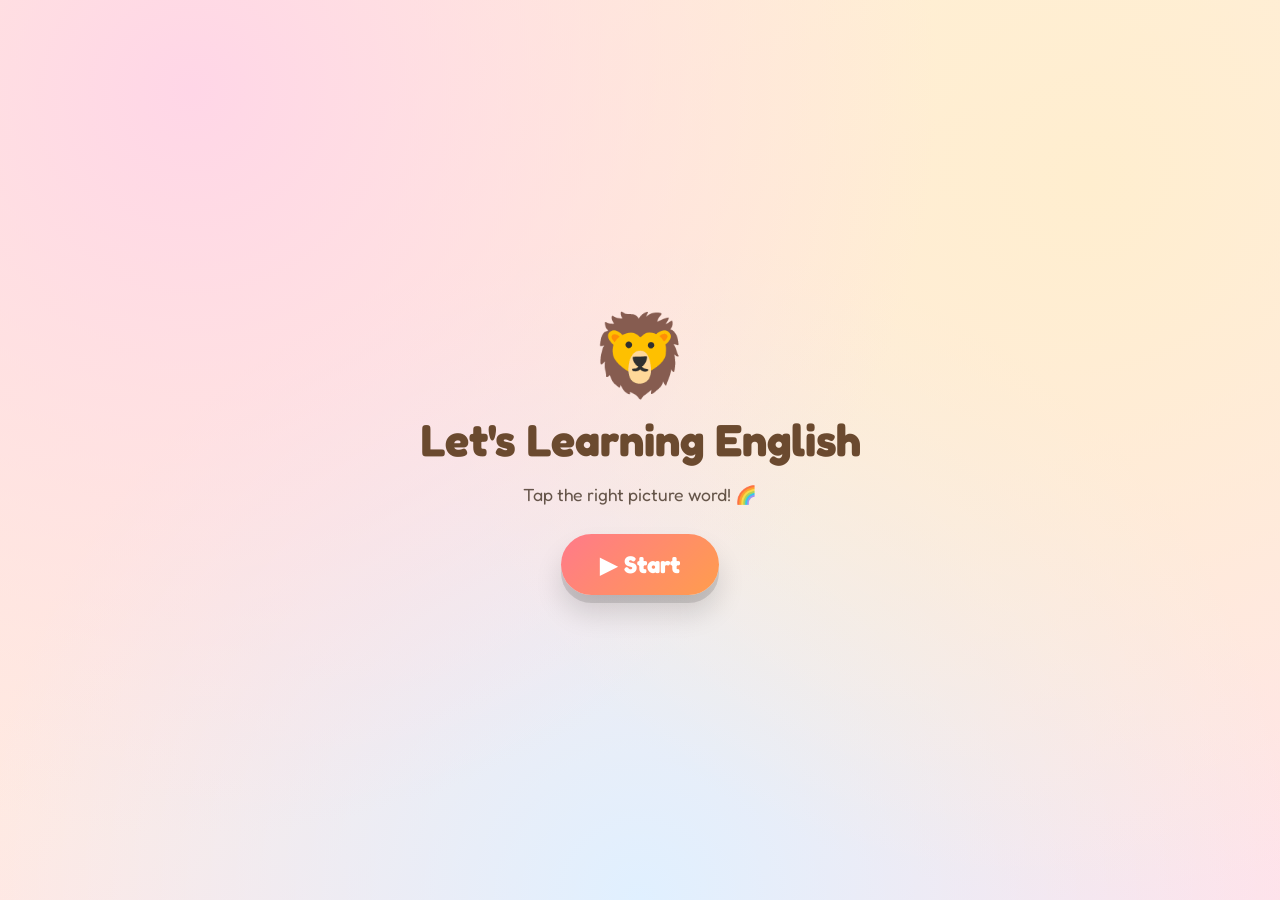
==== index.html @ e26c7a19 "Add files via upload" ====
<!DOCTYPE html>
<html lang="en">
<head>
<meta charset="UTF-8">
<meta name="viewport" content="width=device-width, initial-scale=1.0">
<title>Let's Learn English</title>
<link href="https://fonts.googleapis.com/css2?family=Fredoka:wght@400;500;600;700&display=swap" rel="stylesheet">
<style>
  :root {
    --bg-1: #fff4d6;
    --bg-2: #ffe2ea;
    --ink:  #3d2c1e;
    --brown: #6b4a2f;
    --peach: #ffc29e;
    --coral: #ff7a8a;
    --green: #6fc48f;
    --green-deep: #3fa264;
    --blue:  #7fb5e8;
    --yellow:#ffd24d;
    --purple:#b79cff;
    --shadow: 0 6px 0 rgba(0,0,0,.08), 0 14px 28px rgba(0,0,0,.08);
    --radius: 28px;
  }
  * { box-sizing: border-box; }
  html, body { height: 100%; margin: 0; }
  body {
    font-family: 'Fredoka', system-ui, -apple-system, sans-serif;
    color: var(--ink);
    background:
      radial-gradient(circle at 15% 10%, #ffd6e7 0, transparent 55%),
      radial-gradient(circle at 85% 20%, #ffeecf 0, transparent 55%),
      radial-gradient(circle at 50% 100%, #e0f0ff 0, transparent 60%),
      linear-gradient(160deg, var(--bg-1), var(--bg-2));
    min-height: 100vh;
    padding: 1.5rem;
    display: grid;
    place-items: center;
  }

  /* ---------- Screen switcher (strict visibility rule) ---------- */
  .screen { display: none; width: 100%; max-width: 560px; }
  .screen.is-active { display: block; animation: popIn .35s ease both; }
  @keyframes popIn {
    from { opacity: 0; transform: translateY(12px) scale(.98); }
    to   { opacity: 1; transform: translateY(0) scale(1); }
  }

  /* ---------- Home screen ---------- */
  .home { text-align: center; }
  .home__mascot {
    font-size: 5rem;
    margin-bottom: .2rem;
    animation: bob 2.4s ease-in-out infinite;
  }
  @keyframes bob {
    0%,100% { transform: translateY(0); }
    50%     { transform: translateY(-10px); }
  }
  .home__title {
    font-size: clamp(2rem, 6vw, 2.8rem);
    font-weight: 700;
    color: var(--brown);
    margin: .2em 0 .1em;
  }
  .home__subtitle {
    font-size: 1.1rem;
    color: var(--ink);
    opacity: .78;
    margin-bottom: 1.8rem;
  }
  .home__start {
    font-family: inherit;
    font-weight: 700;
    font-size: 1.5rem;
    padding: 1rem 2.4rem;
    border-radius: 999px;
    border: none;
    color: #fff;
    background: linear-gradient(135deg, var(--coral), #ff9d4d);
    box-shadow: 0 8px 0 rgba(0,0,0,.12), 0 18px 28px rgba(0,0,0,.14);
    cursor: pointer;
    transition: transform .15s ease, box-shadow .15s ease;
  }
  .home__start:hover { transform: translateY(-2px); }
  .home__start:active { transform: translateY(3px); box-shadow: 0 3px 0 rgba(0,0,0,.12); }

  /* ---------- Question screen ---------- */
  .quiz {
    background: rgba(255,255,255,.78);
    backdrop-filter: blur(6px);
    border-radius: var(--radius);
    padding: 1.5rem 1.3rem 1.6rem;
    box-shadow: var(--shadow);
    border: 3px solid #fff;
  }
  .quiz__progress {
    text-align: center;
    color: var(--brown);
    font-weight: 600;
    font-size: 1rem;
    margin-bottom: .8rem;
  }
  .quiz__dots { display: inline-flex; gap: .45rem; margin-top: .2rem; }
  .quiz__dot {
    width: 14px; height: 14px; border-radius: 50%;
    background: #f1d9c5; transition: background .2s ease, transform .2s ease;
  }
  .quiz__dot.is-done { background: var(--green); transform: scale(1.1); }
  .quiz__dot.is-cur { background: var(--coral); transform: scale(1.2); }

  .quiz__img-wrap {
    aspect-ratio: 1 / 1;
    width: 65%;
    max-width: 260px;
    margin: .3rem auto 1rem;
    border-radius: 24px;
    overflow: hidden;
    background: #fff;
    border: 4px solid #fff;
    box-shadow: 0 6px 16px rgba(0,0,0,.12);
  }
  .quiz__img {
    width: 100%; height: 100%; object-fit: cover; display: block;
  }

  .quiz__prompt {
    text-align: center;
    font-size: 1.15rem;
    font-weight: 600;
    color: var(--brown);
    margin-bottom: 1rem;
  }

  .quiz__options {
    display: grid;
    grid-template-columns: 1fr 1fr;
    gap: .7rem;
  }
  @media (max-width: 380px) { .quiz__options { grid-template-columns: 1fr; } }

  .opt {
    font-family: inherit;
    font-weight: 600;
    font-size: 1.35rem;
    padding: 1rem .6rem;
    border-radius: 22px;
    border: 3px solid #fff;
    color: var(--ink);
    background: linear-gradient(180deg, #fff8ef, #ffe8d4);
    box-shadow: 0 5px 0 rgba(0,0,0,.1);
    cursor: pointer;
    position: relative;
    display: flex;
    align-items: center;
    justify-content: center;
    gap: .5rem;
    transition: transform .1s ease, box-shadow .1s ease, background .2s ease;
  }
  .opt:hover:not(:disabled) { transform: translateY(-2px); }
  .opt:active:not(:disabled) { transform: translateY(2px); box-shadow: 0 2px 0 rgba(0,0,0,.1); }

  .opt__mark {
    position: absolute; right: .65rem; top: 50%;
    transform: translateY(-50%) scale(0);
    font-size: 1.6rem;
    transition: transform .2s cubic-bezier(.34,1.56,.64,1);
  }
  .opt.is-wrong {
    background: linear-gradient(180deg, #fff0f0, #ffd2d2);
    border-color: #ff9a9a;
  }
  .opt.is-wrong .opt__mark { color: var(--coral); transform: translateY(-50%) scale(1); }
  .opt.is-correct {
    background: linear-gradient(180deg, #e9fbe9, #b9ecc0);
    border-color: var(--green);
    animation: pulseCorrect .5s ease;
  }
  .opt.is-correct .opt__mark { color: var(--green-deep); transform: translateY(-50%) scale(1); }
  @keyframes pulseCorrect {
    0%   { transform: scale(1); }
    50%  { transform: scale(1.05); }
    100% { transform: scale(1); }
  }
  .opt:disabled { cursor: default; }

  /* ---------- Victory screen ---------- */
  .viki { text-align: center; }
  .viki__fireworks {
    font-size: 3.5rem;
    display: flex; justify-content: center; gap: 1rem;
    margin-bottom: .2rem;
  }
  .viki__fireworks span { animation: confetti 1.4s ease-in-out infinite; }
  .viki__fireworks span:nth-child(2) { animation-delay: .25s; }
  .viki__fireworks span:nth-child(3) { animation-delay: .5s; }
  .viki__fireworks span:nth-child(4) { animation-delay: .75s; }
  @keyframes confetti {
    0%,100% { transform: translateY(0) rotate(0deg); }
    50%     { transform: translateY(-14px) rotate(12deg); }
  }
  .viki__title {
    font-size: clamp(2rem, 6vw, 2.6rem);
    font-weight: 700;
    color: var(--brown);
    margin: .3em 0;
  }
  .viki__subtitle { color: var(--ink); opacity: .8; margin-bottom: 1.6rem; font-size: 1.1rem; }
  .viki__restart {
    font-family: inherit; font-weight: 700; font-size: 1.35rem;
    padding: .9rem 2rem; border-radius: 999px; border: none; color: #fff;
    background: linear-gradient(135deg, var(--green), var(--green-deep));
    box-shadow: 0 7px 0 rgba(0,0,0,.12), 0 14px 24px rgba(0,0,0,.14);
    cursor: pointer;
    transition: transform .15s ease, box-shadow .15s ease;
  }
  .viki__restart:hover { transform: translateY(-2px); }
  .viki__restart:active { transform: translateY(3px); box-shadow: 0 3px 0 rgba(0,0,0,.12); }
</style>
</head>
<body>

<!-- ============= HOME (initially visible) ============= -->
<section id="screen-home" class="screen is-active" aria-label="Start screen">
  <div class="home">
    <div class="home__mascot">🦁</div>
    <h1 class="home__title">Let's Learning English</h1>
    <p class="home__subtitle">Tap the right picture word! 🌈</p>
    <button class="home__start" id="btn-start" type="button">▶  Start</button>
  </div>
</section>

<!-- ============= QUESTION 1 ============= -->
<section id="screen-q1" class="screen quiz" aria-label="Question 1">
  <div class="quiz__progress">
    Question 1 of 3
    <div class="quiz__dots">
      <span class="quiz__dot is-cur" data-dot="0"></span>
      <span class="quiz__dot"     data-dot="1"></span>
      <span class="quiz__dot"     data-dot="2"></span>
    </div>
  </div>
  <div class="quiz__img-wrap">
    <img class="quiz__img" src="1.svg" alt="Picture of an apple">
  </div>
  <p class="quiz__prompt">What is this called?</p>
  <div class="quiz__options" data-question="1">
    <button type="button" class="opt" data-word="apple"   data-correct="true"  aria-label="Answer apple">
      <span>apple</span><span class="opt__mark" aria-hidden="true"></span>
    </button>
    <button type="button" class="opt" data-word="banana" data-correct="false" aria-label="Answer banana">
      <span>banana</span><span class="opt__mark" aria-hidden="true"></span>
    </button>
    <button type="button" class="opt" data-word="pear"   data-correct="false" aria-label="Answer pear">
      <span>pear</span><span class="opt__mark" aria-hidden="true"></span>
    </button>
    <button type="button" class="opt" data-word="grape"  data-correct="false" aria-label="Answer grape">
      <span>grape</span><span class="opt__mark" aria-hidden="true"></span>
    </button>
  </div>
</section>

<!-- ============= QUESTION 2 ============= -->
<section id="screen-q2" class="screen quiz" aria-label="Question 2">
  <div class="quiz__progress">
    Question 2 of 3
    <div class="quiz__dots">
      <span class="quiz__dot is-done" data-dot="0"></span>
      <span class="quiz__dot is-cur"  data-dot="1"></span>
      <span class="quiz__dot"         data-dot="2"></span>
    </div>
  </div>
  <div class="quiz__img-wrap">
    <img class="quiz__img" src="2.svg" alt="Picture of a dog">
  </div>
  <p class="quiz__prompt">What is this called?</p>
  <div class="quiz__options" data-question="2">
    <button type="button" class="opt" data-word="dog"   data-correct="true"  aria-label="Answer dog">
      <span>dog</span><span class="opt__mark" aria-hidden="true"></span>
    </button>
    <button type="button" class="opt" data-word="cat"   data-correct="false" aria-label="Answer cat">
      <span>cat</span><span class="opt__mark" aria-hidden="true"></span>
    </button>
    <button type="button" class="opt" data-word="mouse" data-correct="false" aria-label="Answer mouse">
      <span>mouse</span><span class="opt__mark" aria-hidden="true"></span>
    </button>
    <button type="button" class="opt" data-word="bird"  data-correct="false" aria-label="Answer bird">
      <span>bird</span><span class="opt__mark" aria-hidden="true"></span>
    </button>
  </div>
</section>

<!-- ============= QUESTION 3 ============= -->
<section id="screen-q3" class="screen quiz" aria-label="Question 3">
  <div class="quiz__progress">
    Question 3 of 3
    <div class="quiz__dots">
      <span class="quiz__dot is-done" data-dot="0"></span>
      <span class="quiz__dot is-done" data-dot="1"></span>
      <span class="quiz__dot is-cur"  data-dot="2"></span>
    </div>
  </div>
  <div class="quiz__img-wrap">
    <img class="quiz__img" src="3.svg" alt="Picture of an eye">
  </div>
  <p class="quiz__prompt">What is this called?</p>
  <div class="quiz__options" data-question="3">
    <button type="button" class="opt" data-word="eye"   data-correct="true"  aria-label="Answer eye">
      <span>eye</span><span class="opt__mark" aria-hidden="true"></span>
    </button>
    <button type="button" class="opt" data-word="hand"  data-correct="false" aria-label="Answer hand">
      <span>hand</span><span class="opt__mark" aria-hidden="true"></span>
    </button>
    <button type="button" class="opt" data-word="foot"   data-correct="false" aria-label="Answer foot">
      <span>foot</span><span class="opt__mark" aria-hidden="true"></span>
    </button>
    <button type="button" class="opt" data-word="nose"  data-correct="false" aria-label="Answer nose">
      <span>nose</span><span class="opt__mark" aria-hidden="true"></span>
    </button>
  </div>
</section>

<!-- ============= VICTORY (initially hidden) ============= -->
<section id="screen-victory" class="screen viki" aria-label="Victory screen">
  <div class="viki__fireworks"><span>🎉</span><span>⭐</span><span>🎊</span><span>🏆</span></div>
  <h2 class="viki__title">You Did It!</h2>
  <p class="viki__subtitle">Amazing job — you know all the words! 🐶🍎👁️</p>
  <button class="viki__restart" id="btn-restart" type="button">🔁  Play Again</button>
</section>

<script>
(function () {
  'use strict';

  var screens = {
    home:    document.getElementById('screen-home'),
    q1:      document.getElementById('screen-q1'),
    q2:      document.getElementById('screen-q2'),
    q3:      document.getElementById('screen-q3'),
    victory: document.getElementById('screen-victory')
  };

  // Randomize option order per question so the correct answer isn't always first.
  document.querySelectorAll('.quiz__options').forEach(function (optGroup) {
    var btns = Array.prototype.slice.call(optGroup.querySelectorAll('.opt'));
    for (var i = btns.length - 1; i > 0; i--) {
      var j = Math.floor(Math.random() * (i + 1));
      var tmp = btns[i]; btns[i] = btns[j]; btns[j] = tmp;
    }
    btns.forEach(function (b) { optGroup.appendChild(b); });
  });

  function showScreen(name) {
    Object.keys(screens).forEach(function (k) {
      screens[k].classList.toggle('is-active', k === name);
    });
  }

  function speak(word) {
    if (!('speechSynthesis' in window)) return;
    try {
      var u = new SpeechSynthesisUtterance(word);
      u.lang = 'en-US';
      u.rate = 0.8;
      u.pitch = 1.1;
      u.volume = 1;
      window.speechSynthesis.cancel();
      window.speechSynthesis.speak(u);
    } catch (_) { /* ignore */ }
  }

  // Shared click handler for every option on every question.
  document.querySelectorAll('.opt').forEach(function (btn) {
    btn.addEventListener('click', function () {
      if (btn.disabled || btn.classList.contains('is-correct')) return;

      var correct = btn.dataset.correct === 'true';
      var optGroup = btn.parentElement;

      if (!correct) {
        btn.classList.add('is-wrong');
        btn.querySelector('.opt__mark').textContent = '✗';
        return;
      }

      // Correct! mark & advance
      btn.classList.add('is-correct');
      btn.querySelector('.opt__mark').textContent = '✓';
      // Disable ONLY the current group so extra clicks are ignored during the pause
      optGroup.querySelectorAll('.opt').forEach(function (b) { b.disabled = true; });
      speak(btn.dataset.word);

      // Auto-advance after a short pause so the child sees the ✓
      setTimeout(function () {
        // Clear marks/state on this group so if we come back (restart), it's fresh
        optGroup.querySelectorAll('.opt').forEach(function (b) {
          b.classList.remove('is-wrong', 'is-correct');
          b.disabled = false;
          var m = b.querySelector('.opt__mark'); if (m) m.textContent = '';
        });

        var q = optGroup.dataset.question;
        if (q === '1')      showScreen('q2');
        else if (q === '2') showScreen('q3');
        else                showScreen('victory');
      }, 1100);
    });
  });

  document.getElementById('btn-start').addEventListener('click', function () {
    showScreen('q1');
  });
  document.getElementById('btn-restart').addEventListener('click', function () {
    showScreen('home');
  });
})();
</script>
</body>
</html>
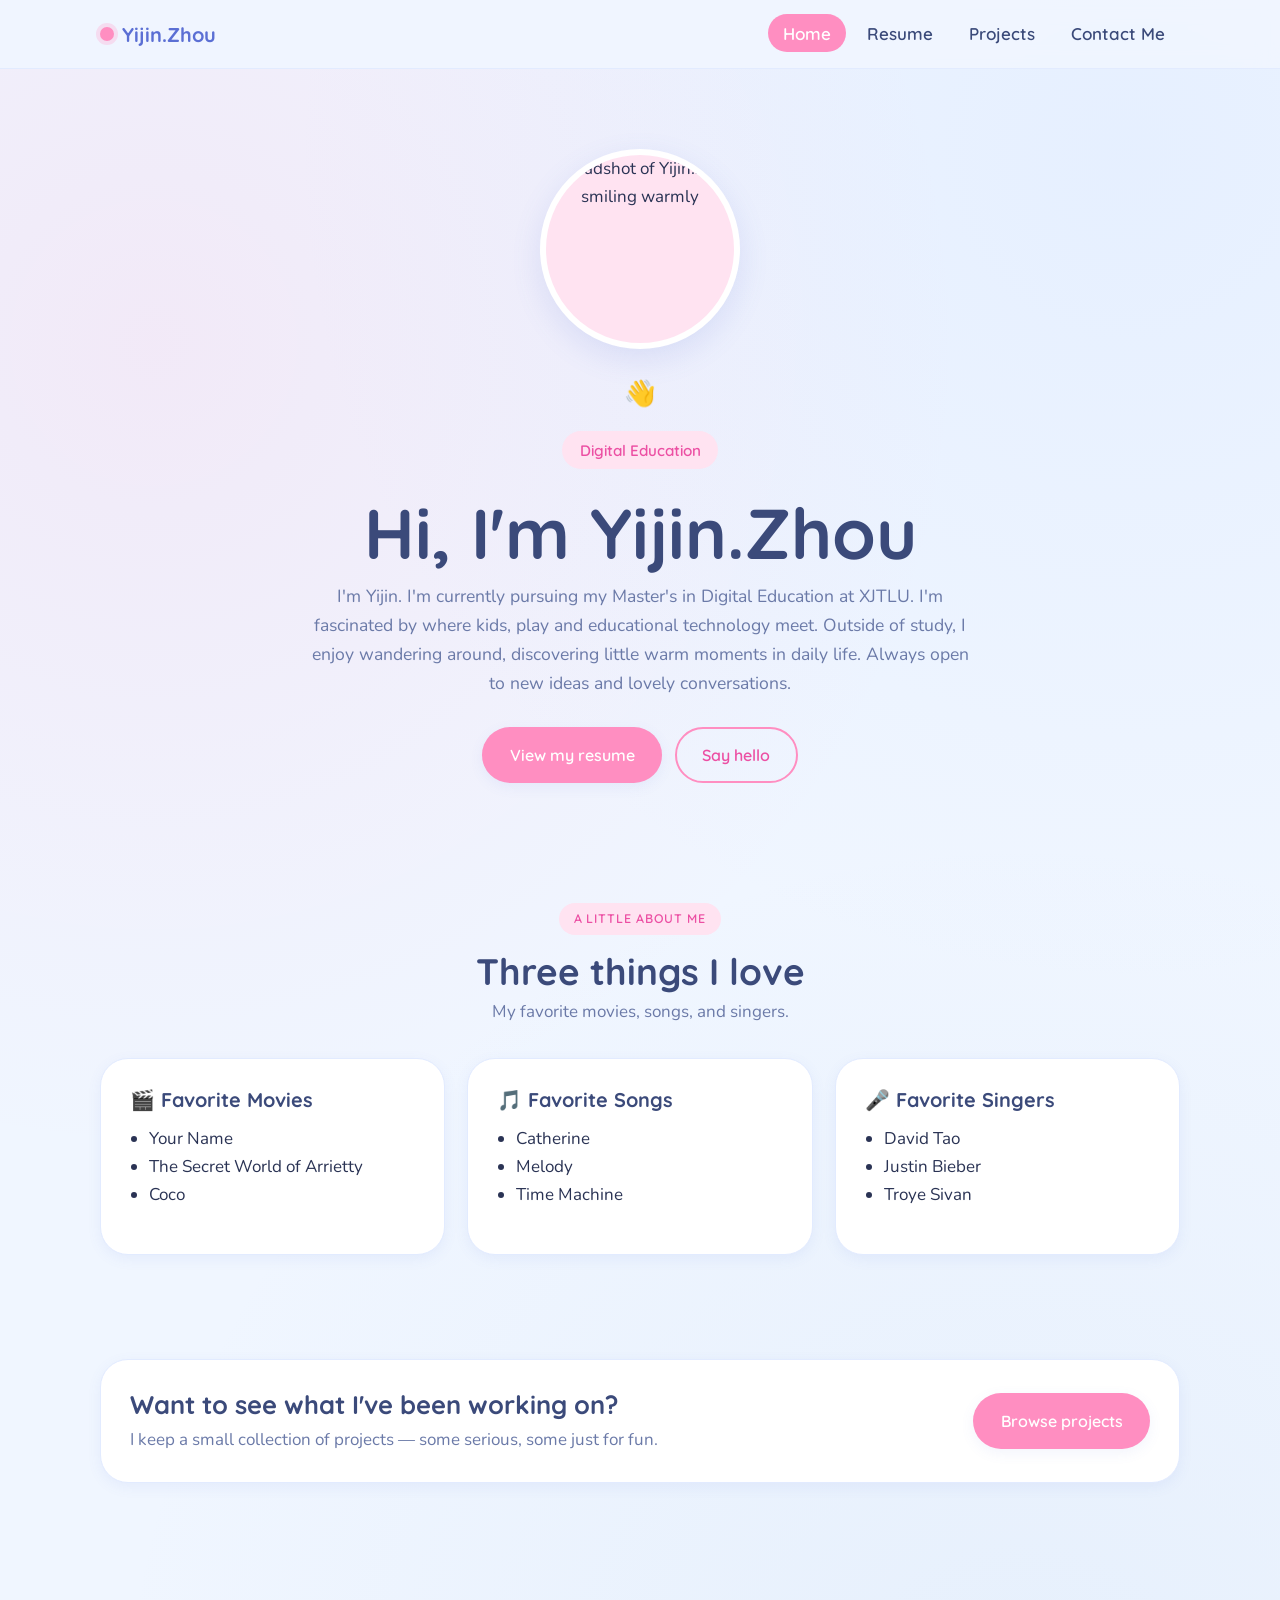
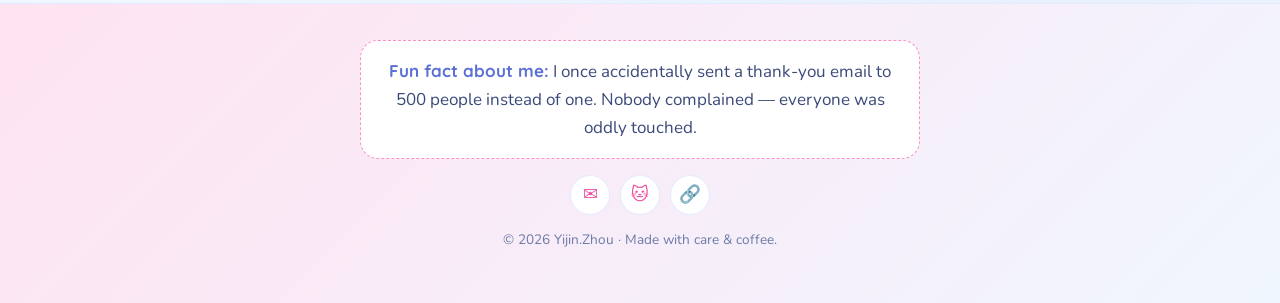
==== commit 5597a1d2: "Add files via upload" ====
--- a/index.html
+++ b/index.html
@@ -1,418 +1,138 @@
 <!DOCTYPE html>
 <html lang="en">
 <head>
-<meta charset="UTF-8">
-<meta name="viewport" content="width=device-width, initial-scale=1.0">
-<title>Let's Learn English</title>
-<link href="https://fonts.googleapis.com/css2?family=Fredoka:wght@400;500;600;700&display=swap" rel="stylesheet">
-<style>
-  :root {
-    --bg-1: #fff4d6;
-    --bg-2: #ffe2ea;
-    --ink:  #3d2c1e;
-    --brown: #6b4a2f;
-    --peach: #ffc29e;
-    --coral: #ff7a8a;
-    --green: #6fc48f;
-    --green-deep: #3fa264;
-    --blue:  #7fb5e8;
-    --yellow:#ffd24d;
-    --purple:#b79cff;
-    --shadow: 0 6px 0 rgba(0,0,0,.08), 0 14px 28px rgba(0,0,0,.08);
-    --radius: 28px;
-  }
-  * { box-sizing: border-box; }
-  html, body { height: 100%; margin: 0; }
-  body {
-    font-family: 'Fredoka', system-ui, -apple-system, sans-serif;
-    color: var(--ink);
-    background:
-      radial-gradient(circle at 15% 10%, #ffd6e7 0, transparent 55%),
-      radial-gradient(circle at 85% 20%, #ffeecf 0, transparent 55%),
-      radial-gradient(circle at 50% 100%, #e0f0ff 0, transparent 60%),
-      linear-gradient(160deg, var(--bg-1), var(--bg-2));
-    min-height: 100vh;
-    padding: 1.5rem;
-    display: grid;
-    place-items: center;
-  }
+  <meta charset="UTF-8" />
+  <meta name="viewport" content="width=device-width, initial-scale=1.0" />
+  <meta name="description" content="Yijin.Zhou — pursuing a Master's in Digital Education at XJTLU, fascinated by where kids, play and educational technology meet." />
+  <title>Yijin.Zhou · Home</title>
 
-  /* ---------- Screen switcher (strict visibility rule) ---------- */
-  .screen { display: none; width: 100%; max-width: 560px; }
-  .screen.is-active { display: block; animation: popIn .35s ease both; }
-  @keyframes popIn {
-    from { opacity: 0; transform: translateY(12px) scale(.98); }
-    to   { opacity: 1; transform: translateY(0) scale(1); }
-  }
+  <!-- Fonts -->
+  <link rel="preconnect" href="https://fonts.googleapis.com" />
+  <link rel="preconnect" href="https://fonts.gstatic.com" crossorigin />
+  <link href="https://fonts.googleapis.com/css2?family=Quicksand:wght@500;600;700&family=Nunito:wght@400;500;600;700&display=swap" rel="stylesheet" />
 
-  /* ---------- Home screen ---------- */
-  .home { text-align: center; }
-  .home__mascot {
-    font-size: 5rem;
-    margin-bottom: .2rem;
-    animation: bob 2.4s ease-in-out infinite;
-  }
-  @keyframes bob {
-    0%,100% { transform: translateY(0); }
-    50%     { transform: translateY(-10px); }
-  }
-  .home__title {
-    font-size: clamp(2rem, 6vw, 2.8rem);
-    font-weight: 700;
-    color: var(--brown);
-    margin: .2em 0 .1em;
-  }
-  .home__subtitle {
-    font-size: 1.1rem;
-    color: var(--ink);
-    opacity: .78;
-    margin-bottom: 1.8rem;
-  }
-  .home__start {
-    font-family: inherit;
-    font-weight: 700;
-    font-size: 1.5rem;
-    padding: 1rem 2.4rem;
-    border-radius: 999px;
-    border: none;
-    color: #fff;
-    background: linear-gradient(135deg, var(--coral), #ff9d4d);
-    box-shadow: 0 8px 0 rgba(0,0,0,.12), 0 18px 28px rgba(0,0,0,.14);
-    cursor: pointer;
-    transition: transform .15s ease, box-shadow .15s ease;
-  }
-  .home__start:hover { transform: translateY(-2px); }
-  .home__start:active { transform: translateY(3px); box-shadow: 0 3px 0 rgba(0,0,0,.12); }
-
-  /* ---------- Question screen ---------- */
-  .quiz {
-    background: rgba(255,255,255,.78);
-    backdrop-filter: blur(6px);
-    border-radius: var(--radius);
-    padding: 1.5rem 1.3rem 1.6rem;
-    box-shadow: var(--shadow);
-    border: 3px solid #fff;
-  }
-  .quiz__progress {
-    text-align: center;
-    color: var(--brown);
-    font-weight: 600;
-    font-size: 1rem;
-    margin-bottom: .8rem;
-  }
-  .quiz__dots { display: inline-flex; gap: .45rem; margin-top: .2rem; }
-  .quiz__dot {
-    width: 14px; height: 14px; border-radius: 50%;
-    background: #f1d9c5; transition: background .2s ease, transform .2s ease;
-  }
-  .quiz__dot.is-done { background: var(--green); transform: scale(1.1); }
-  .quiz__dot.is-cur { background: var(--coral); transform: scale(1.2); }
-
-  .quiz__img-wrap {
-    aspect-ratio: 1 / 1;
-    width: 65%;
-    max-width: 260px;
-    margin: .3rem auto 1rem;
-    border-radius: 24px;
-    overflow: hidden;
-    background: #fff;
-    border: 4px solid #fff;
-    box-shadow: 0 6px 16px rgba(0,0,0,.12);
-  }
-  .quiz__img {
-    width: 100%; height: 100%; object-fit: cover; display: block;
-  }
-
-  .quiz__prompt {
-    text-align: center;
-    font-size: 1.15rem;
-    font-weight: 600;
-    color: var(--brown);
-    margin-bottom: 1rem;
-  }
-
-  .quiz__options {
-    display: grid;
-    grid-template-columns: 1fr 1fr;
-    gap: .7rem;
-  }
-  @media (max-width: 380px) { .quiz__options { grid-template-columns: 1fr; } }
-
-  .opt {
-    font-family: inherit;
-    font-weight: 600;
-    font-size: 1.35rem;
-    padding: 1rem .6rem;
-    border-radius: 22px;
-    border: 3px solid #fff;
-    color: var(--ink);
-    background: linear-gradient(180deg, #fff8ef, #ffe8d4);
-    box-shadow: 0 5px 0 rgba(0,0,0,.1);
-    cursor: pointer;
-    position: relative;
-    display: flex;
-    align-items: center;
-    justify-content: center;
-    gap: .5rem;
-    transition: transform .1s ease, box-shadow .1s ease, background .2s ease;
-  }
-  .opt:hover:not(:disabled) { transform: translateY(-2px); }
-  .opt:active:not(:disabled) { transform: translateY(2px); box-shadow: 0 2px 0 rgba(0,0,0,.1); }
-
-  .opt__mark {
-    position: absolute; right: .65rem; top: 50%;
-    transform: translateY(-50%) scale(0);
-    font-size: 1.6rem;
-    transition: transform .2s cubic-bezier(.34,1.56,.64,1);
-  }
-  .opt.is-wrong {
-    background: linear-gradient(180deg, #fff0f0, #ffd2d2);
-    border-color: #ff9a9a;
-  }
-  .opt.is-wrong .opt__mark { color: var(--coral); transform: translateY(-50%) scale(1); }
-  .opt.is-correct {
-    background: linear-gradient(180deg, #e9fbe9, #b9ecc0);
-    border-color: var(--green);
-    animation: pulseCorrect .5s ease;
-  }
-  .opt.is-correct .opt__mark { color: var(--green-deep); transform: translateY(-50%) scale(1); }
-  @keyframes pulseCorrect {
-    0%   { transform: scale(1); }
-    50%  { transform: scale(1.05); }
-    100% { transform: scale(1); }
-  }
-  .opt:disabled { cursor: default; }
-
-  /* ---------- Victory screen ---------- */
-  .viki { text-align: center; }
-  .viki__fireworks {
-    font-size: 3.5rem;
-    display: flex; justify-content: center; gap: 1rem;
-    margin-bottom: .2rem;
-  }
-  .viki__fireworks span { animation: confetti 1.4s ease-in-out infinite; }
-  .viki__fireworks span:nth-child(2) { animation-delay: .25s; }
-  .viki__fireworks span:nth-child(3) { animation-delay: .5s; }
-  .viki__fireworks span:nth-child(4) { animation-delay: .75s; }
-  @keyframes confetti {
-    0%,100% { transform: translateY(0) rotate(0deg); }
-    50%     { transform: translateY(-14px) rotate(12deg); }
-  }
-  .viki__title {
-    font-size: clamp(2rem, 6vw, 2.6rem);
-    font-weight: 700;
-    color: var(--brown);
-    margin: .3em 0;
-  }
-  .viki__subtitle { color: var(--ink); opacity: .8; margin-bottom: 1.6rem; font-size: 1.1rem; }
-  .viki__restart {
-    font-family: inherit; font-weight: 700; font-size: 1.35rem;
-    padding: .9rem 2rem; border-radius: 999px; border: none; color: #fff;
-    background: linear-gradient(135deg, var(--green), var(--green-deep));
-    box-shadow: 0 7px 0 rgba(0,0,0,.12), 0 14px 24px rgba(0,0,0,.14);
-    cursor: pointer;
-    transition: transform .15s ease, box-shadow .15s ease;
-  }
-  .viki__restart:hover { transform: translateY(-2px); }
-  .viki__restart:active { transform: translateY(3px); box-shadow: 0 3px 0 rgba(0,0,0,.12); }
-</style>
+  <link rel="stylesheet" href="styles.css" />
 </head>
 <body>
 
-<!-- ============= HOME (initially visible) ============= -->
-<section id="screen-home" class="screen is-active" aria-label="Start screen">
-  <div class="home">
-    <div class="home__mascot">🦁</div>
-    <h1 class="home__title">Let's Learning English</h1>
-    <p class="home__subtitle">Tap the right picture word! 🌈</p>
-    <button class="home__start" id="btn-start" type="button">▶  Start</button>
-  </div>
-</section>
+  <!-- ============ Navigation ============ -->
+  <header class="nav">
+    <div class="container nav__inner">
+      <a href="index.html" class="nav__brand">
+        <span class="nav__brand-dot" aria-hidden="true"></span>
+        Yijin.Zhou
+      </a>
 
-<!-- ============= QUESTION 1 ============= -->
-<section id="screen-q1" class="screen quiz" aria-label="Question 1">
-  <div class="quiz__progress">
-    Question 1 of 3
-    <div class="quiz__dots">
-      <span class="quiz__dot is-cur" data-dot="0"></span>
-      <span class="quiz__dot"     data-dot="1"></span>
-      <span class="quiz__dot"     data-dot="2"></span>
+      <button class="nav__toggle" aria-label="Toggle menu" aria-expanded="false" aria-controls="primary-nav">
+        <span></span><span></span><span></span>
+      </button>
+
+      <nav id="primary-nav" aria-label="Primary">
+        <ul class="nav__links">
+          <li><a href="index.html">Home</a></li>
+          <li><a href="resume.html">Resume</a></li>
+          <li><a href="projects.html">Projects</a></li>
+          <li><a href="contact.html">Contact Me</a></li>
+        </ul>
+      </nav>
     </div>
-  </div>
-  <div class="quiz__img-wrap">
-    <img class="quiz__img" src="1.svg" alt="Picture of an apple">
-  </div>
-  <p class="quiz__prompt">What is this called?</p>
-  <div class="quiz__options" data-question="1">
-    <button type="button" class="opt" data-word="apple"   data-correct="true"  aria-label="Answer apple">
-      <span>apple</span><span class="opt__mark" aria-hidden="true"></span>
-    </button>
-    <button type="button" class="opt" data-word="banana" data-correct="false" aria-label="Answer banana">
-      <span>banana</span><span class="opt__mark" aria-hidden="true"></span>
-    </button>
-    <button type="button" class="opt" data-word="pear"   data-correct="false" aria-label="Answer pear">
-      <span>pear</span><span class="opt__mark" aria-hidden="true"></span>
-    </button>
-    <button type="button" class="opt" data-word="grape"  data-correct="false" aria-label="Answer grape">
-      <span>grape</span><span class="opt__mark" aria-hidden="true"></span>
-    </button>
-  </div>
-</section>
+  </header>
 
-<!-- ============= QUESTION 2 ============= -->
-<section id="screen-q2" class="screen quiz" aria-label="Question 2">
-  <div class="quiz__progress">
-    Question 2 of 3
-    <div class="quiz__dots">
-      <span class="quiz__dot is-done" data-dot="0"></span>
-      <span class="quiz__dot is-cur"  data-dot="1"></span>
-      <span class="quiz__dot"         data-dot="2"></span>
+  <main>
+    <!-- ============ Hero ============ -->
+    <section class="hero container">
+      <img
+        class="hero__photo"
+        src="assets/profile.jpg"
+        alt="Headshot of Yijin.Zhou smiling warmly"
+        width="200" height="200"
+      />
+      <p class="hero__wave" aria-hidden="true">👋</p>
+      <p class="hero__tagline">Digital Education</p>
+      <h1 class="hero__name">Hi, I'm Yijin.Zhou</h1>
+      <p class="hero__intro">
+        I'm Yijin. I'm currently pursuing my Master's in Digital Education at
+        XJTLU. I'm fascinated by where kids, play and educational technology
+        meet. Outside of study, I enjoy wandering around, discovering little
+        warm moments in daily life. Always open to new ideas and lovely
+        conversations.
+      </p>
+      <div class="hero__cta">
+        <a class="btn btn--primary" href="resume.html">View my resume</a>
+        <a class="btn btn--ghost" href="contact.html">Say hello</a>
+      </div>
+    </section>
+
+    <!-- ============ Three things I love ============ -->
+    <section class="section container" id="favorites">
+      <div class="text-center">
+        <span class="eyebrow">A little about me</span>
+        <h2 class="section-title">Three things I love</h2>
+        <p class="section-lead" style="margin-inline:auto;">
+          My favorite movies, songs, and singers.
+        </p>
+      </div>
+
+      <div class="grid grid--3">
+        <div class="card">
+          <h3 style="margin-bottom:.8rem;">🎬 Favorite Movies</h3>
+          <ul>
+            <li>Your Name</li>
+            <li>The Secret World of Arrietty</li>
+            <li>Coco</li>
+          </ul>
+        </div>
+
+        <div class="card">
+          <h3 style="margin-bottom:.8rem;">🎵 Favorite Songs</h3>
+          <ul>
+            <li>Catherine</li>
+            <li>Melody</li>
+            <li>Time Machine</li>
+          </ul>
+        </div>
+
+        <div class="card">
+          <h3 style="margin-bottom:.8rem;">🎤 Favorite Singers</h3>
+          <ul>
+            <li>David Tao</li>
+            <li>Justin Bieber</li>
+            <li>Troye Sivan</li>
+          </ul>
+        </div>
+      </div>
+    </section>
+
+    <!-- ============ Quick intro / mini CTA ============ -->
+    <section class="section--tight container">
+      <div class="card" style="display:flex; flex-wrap:wrap; gap:1.2rem; align-items:center; justify-content:space-between;">
+        <div style="flex:1 1 320px;">
+          <h2 style="margin-bottom:.4rem;">Want to see what I've been working on?</h2>
+          <p style="margin:0; color:var(--muted);">I keep a small collection of projects — some serious, some just for fun.</p>
+        </div>
+        <a class="btn btn--primary" href="projects.html">Browse projects</a>
+      </div>
+    </section>
+  </main>
+
+  <!-- ============ Footer with fun fact ============ -->
+  <footer class="footer">
+    <div class="container">
+      <div class="footer__funfact">
+        <strong>Fun fact about me:</strong> I once accidentally sent a thank-you email to 500 people instead of one. Nobody complained — everyone was oddly touched.
+      </div>
+      <ul class="footer__social" aria-label="Social links">
+        <li><a href="contact.html" aria-label="Email">✉️</a></li>
+        <li><a href="https://github.com" target="_blank" rel="noopener" aria-label="GitHub">🐱</a></li>
+        <li><a href="https://www.linkedin.com" target="_blank" rel="noopener" aria-label="LinkedIn">🔗</a></li>
+      </ul>
+      <p class="footer__copy">© <span id="year">2026</span> Yijin.Zhou · Made with care &amp; coffee.</p>
     </div>
-  </div>
-  <div class="quiz__img-wrap">
-    <img class="quiz__img" src="2.svg" alt="Picture of a dog">
-  </div>
-  <p class="quiz__prompt">What is this called?</p>
-  <div class="quiz__options" data-question="2">
-    <button type="button" class="opt" data-word="dog"   data-correct="true"  aria-label="Answer dog">
-      <span>dog</span><span class="opt__mark" aria-hidden="true"></span>
-    </button>
-    <button type="button" class="opt" data-word="cat"   data-correct="false" aria-label="Answer cat">
-      <span>cat</span><span class="opt__mark" aria-hidden="true"></span>
-    </button>
-    <button type="button" class="opt" data-word="mouse" data-correct="false" aria-label="Answer mouse">
-      <span>mouse</span><span class="opt__mark" aria-hidden="true"></span>
-    </button>
-    <button type="button" class="opt" data-word="bird"  data-correct="false" aria-label="Answer bird">
-      <span>bird</span><span class="opt__mark" aria-hidden="true"></span>
-    </button>
-  </div>
-</section>
+  </footer>
 
-<!-- ============= QUESTION 3 ============= -->
-<section id="screen-q3" class="screen quiz" aria-label="Question 3">
-  <div class="quiz__progress">
-    Question 3 of 3
-    <div class="quiz__dots">
-      <span class="quiz__dot is-done" data-dot="0"></span>
-      <span class="quiz__dot is-done" data-dot="1"></span>
-      <span class="quiz__dot is-cur"  data-dot="2"></span>
-    </div>
-  </div>
-  <div class="quiz__img-wrap">
-    <img class="quiz__img" src="3.svg" alt="Picture of an eye">
-  </div>
-  <p class="quiz__prompt">What is this called?</p>
-  <div class="quiz__options" data-question="3">
-    <button type="button" class="opt" data-word="eye"   data-correct="true"  aria-label="Answer eye">
-      <span>eye</span><span class="opt__mark" aria-hidden="true"></span>
-    </button>
-    <button type="button" class="opt" data-word="hand"  data-correct="false" aria-label="Answer hand">
-      <span>hand</span><span class="opt__mark" aria-hidden="true"></span>
-    </button>
-    <button type="button" class="opt" data-word="foot"   data-correct="false" aria-label="Answer foot">
-      <span>foot</span><span class="opt__mark" aria-hidden="true"></span>
-    </button>
-    <button type="button" class="opt" data-word="nose"  data-correct="false" aria-label="Answer nose">
-      <span>nose</span><span class="opt__mark" aria-hidden="true"></span>
-    </button>
-  </div>
-</section>
-
-<!-- ============= VICTORY (initially hidden) ============= -->
-<section id="screen-victory" class="screen viki" aria-label="Victory screen">
-  <div class="viki__fireworks"><span>🎉</span><span>⭐</span><span>🎊</span><span>🏆</span></div>
-  <h2 class="viki__title">You Did It!</h2>
-  <p class="viki__subtitle">Amazing job — you know all the words! 🐶🍎👁️</p>
-  <button class="viki__restart" id="btn-restart" type="button">🔁  Play Again</button>
-</section>
-
-<script>
-(function () {
-  'use strict';
-
-  var screens = {
-    home:    document.getElementById('screen-home'),
-    q1:      document.getElementById('screen-q1'),
-    q2:      document.getElementById('screen-q2'),
-    q3:      document.getElementById('screen-q3'),
-    victory: document.getElementById('screen-victory')
-  };
-
-  // Randomize option order per question so the correct answer isn't always first.
-  document.querySelectorAll('.quiz__options').forEach(function (optGroup) {
-    var btns = Array.prototype.slice.call(optGroup.querySelectorAll('.opt'));
-    for (var i = btns.length - 1; i > 0; i--) {
-      var j = Math.floor(Math.random() * (i + 1));
-      var tmp = btns[i]; btns[i] = btns[j]; btns[j] = tmp;
-    }
-    btns.forEach(function (b) { optGroup.appendChild(b); });
-  });
-
-  function showScreen(name) {
-    Object.keys(screens).forEach(function (k) {
-      screens[k].classList.toggle('is-active', k === name);
-    });
-  }
-
-  function speak(word) {
-    if (!('speechSynthesis' in window)) return;
-    try {
-      var u = new SpeechSynthesisUtterance(word);
-      u.lang = 'en-US';
-      u.rate = 0.8;
-      u.pitch = 1.1;
-      u.volume = 1;
-      window.speechSynthesis.cancel();
-      window.speechSynthesis.speak(u);
-    } catch (_) { /* ignore */ }
-  }
-
-  // Shared click handler for every option on every question.
-  document.querySelectorAll('.opt').forEach(function (btn) {
-    btn.addEventListener('click', function () {
-      if (btn.disabled || btn.classList.contains('is-correct')) return;
-
-      var correct = btn.dataset.correct === 'true';
-      var optGroup = btn.parentElement;
-
-      if (!correct) {
-        btn.classList.add('is-wrong');
-        btn.querySelector('.opt__mark').textContent = '✗';
-        return;
-      }
-
-      // Correct! mark & advance
-      btn.classList.add('is-correct');
-      btn.querySelector('.opt__mark').textContent = '✓';
-      // Disable ONLY the current group so extra clicks are ignored during the pause
-      optGroup.querySelectorAll('.opt').forEach(function (b) { b.disabled = true; });
-      speak(btn.dataset.word);
-
-      // Auto-advance after a short pause so the child sees the ✓
-      setTimeout(function () {
-        // Clear marks/state on this group so if we come back (restart), it's fresh
-        optGroup.querySelectorAll('.opt').forEach(function (b) {
-          b.classList.remove('is-wrong', 'is-correct');
-          b.disabled = false;
-          var m = b.querySelector('.opt__mark'); if (m) m.textContent = '';
-        });
-
-        var q = optGroup.dataset.question;
-        if (q === '1')      showScreen('q2');
-        else if (q === '2') showScreen('q3');
-        else                showScreen('victory');
-      }, 1100);
-    });
-  });
-
-  document.getElementById('btn-start').addEventListener('click', function () {
-    showScreen('q1');
-  });
-  document.getElementById('btn-restart').addEventListener('click', function () {
-    showScreen('home');
-  });
-})();
-</script>
+  <script>
+    document.getElementById('year').textContent = new Date().getFullYear();
+  </script>
+  <script src="script.js"></script>
 </body>
 </html>
--- a/styles.css
+++ b/styles.css
@@ -0,0 +1,768 @@
+/* ==========================================================================
+   Personal Website — Shared Stylesheet
+   Warm, welcoming palette · rounded corners · fully responsive
+   ========================================================================== */
+
+/* ---------- Design tokens ---------- */
+:root {
+  /* Soft light blue & light pink palette */
+  --cream:        #f0f6ff;
+  --peach:        #ffe3f1;
+  --coral:        #ff8ec1;
+  --coral-deep:   #ec4fa3;
+  --terracotta:   #5b6fd4;
+  --gold:         #a7c7ff;
+  --sage:         #9bc0e8;
+  --brown:        #3b4a7a;
+  --ink:          #2a3354;
+  --muted:        #6b7aa8;
+  --card:         #ffffff;
+  --line:         #e2ebff;
+
+  /* Typography */
+  --font-head: 'Quicksand', 'Segoe UI', system-ui, sans-serif;
+  --font-body: 'Nunito', 'Segoe UI', system-ui, sans-serif;
+
+  /* Shape */
+  --radius-sm: 10px;
+  --radius:    18px;
+  --radius-lg: 28px;
+  --radius-full: 999px;
+
+  /* Shadows */
+  --shadow-sm: 0 4px 14px rgba(91, 111, 212, 0.08);
+  --shadow:    0 10px 30px rgba(91, 111, 212, 0.14);
+  --shadow-lg: 0 18px 50px rgba(91, 111, 212, 0.20);
+
+  /* Layout */
+  --maxw: 1080px;
+  --nav-h: 68px;
+}
+
+/* ---------- Reset & base ---------- */
+*,
+*::before,
+*::after { box-sizing: border-box; }
+
+html { scroll-behavior: smooth; }
+
+body {
+  margin: 0;
+  font-family: var(--font-body);
+  font-size: 17px;
+  line-height: 1.65;
+  color: var(--ink);
+  background: var(--cream);
+  background-image:
+    radial-gradient(circle at 12% 18%, rgba(255, 142, 193, 0.12), transparent 42%),
+    radial-gradient(circle at 88% 8%,  rgba(167, 199, 255, 0.14), transparent 40%),
+    radial-gradient(circle at 80% 92%, rgba(155, 192, 232, 0.12), transparent 45%);
+  min-height: 100vh;
+  -webkit-font-smoothing: antialiased;
+  text-rendering: optimizeLegibility;
+}
+
+img { max-width: 100%; display: block; }
+
+h1, h2, h3, h4 {
+  font-family: var(--font-head);
+  font-weight: 700;
+  color: var(--brown);
+  line-height: 1.2;
+  margin: 0 0 0.6em;
+}
+
+p { margin: 0 0 1rem; }
+
+a {
+  color: var(--coral-deep);
+  text-decoration: none;
+  transition: color .2s ease;
+}
+a:hover { color: var(--terracotta); }
+
+ul { margin: 0 0 1rem; padding-left: 1.2rem; }
+
+/* ---------- Layout helpers ---------- */
+.container {
+  width: min(100% - 2.5rem, var(--maxw));
+  margin-inline: auto;
+}
+
+.section {
+  padding: 4rem 0;
+}
+.section--tight { padding: 2.5rem 0; }
+
+.eyebrow {
+  display: inline-block;
+  font-family: var(--font-head);
+  font-weight: 600;
+  letter-spacing: .08em;
+  text-transform: uppercase;
+  font-size: .78rem;
+  color: var(--coral-deep);
+  background: var(--peach);
+  padding: .35rem .9rem;
+  border-radius: var(--radius-full);
+  margin-bottom: .9rem;
+}
+
+.section-title {
+  font-size: clamp(1.6rem, 3.4vw, 2.3rem);
+  margin-bottom: .3rem;
+}
+
+.section-lead {
+  color: var(--muted);
+  max-width: 60ch;
+  margin-bottom: 2rem;
+}
+
+.text-center { text-align: center; }
+
+/* ---------- Buttons ---------- */
+.btn {
+  display: inline-flex;
+  align-items: center;
+  gap: .5rem;
+  font-family: var(--font-head);
+  font-weight: 600;
+  font-size: 1rem;
+  padding: .8rem 1.6rem;
+  border-radius: var(--radius-full);
+  border: 2px solid transparent;
+  cursor: pointer;
+  transition: transform .15s ease, box-shadow .2s ease, background .2s ease;
+}
+.btn:active { transform: translateY(1px); }
+
+.btn--primary {
+  background: var(--coral);
+  color: #fff;
+  box-shadow: var(--shadow-sm);
+}
+.btn--primary:hover {
+  background: var(--coral-deep);
+  color: #fff;
+  box-shadow: var(--shadow);
+}
+
+.btn--ghost {
+  background: transparent;
+  color: var(--coral-deep);
+  border-color: var(--coral);
+}
+.btn--ghost:hover {
+  background: var(--peach);
+  color: var(--terracotta);
+}
+
+/* ---------- Navigation ---------- */
+.nav {
+  position: sticky;
+  top: 0;
+  z-index: 50;
+  background: rgba(240, 246, 255, 0.92);
+  backdrop-filter: blur(10px);
+  border-bottom: 1px solid var(--line);
+}
+.nav__inner {
+  height: var(--nav-h);
+  display: flex;
+  align-items: center;
+  justify-content: space-between;
+  gap: 1rem;
+}
+.nav__brand {
+  font-family: var(--font-head);
+  font-weight: 700;
+  font-size: 1.25rem;
+  color: var(--terracotta);
+  display: flex;
+  align-items: center;
+  gap: .5rem;
+}
+.nav__brand-dot {
+  width: 14px; height: 14px;
+  background: var(--coral);
+  border-radius: 50%;
+  box-shadow: 0 0 0 4px rgba(255, 142, 193, 0.25);
+}
+.nav__links {
+  display: flex;
+  align-items: center;
+  gap: .35rem;
+  list-style: none;
+  margin: 0; padding: 0;
+}
+.nav__links a {
+  font-family: var(--font-head);
+  font-weight: 600;
+  color: var(--brown);
+  padding: .55rem .95rem;
+  border-radius: var(--radius-full);
+  transition: background .2s ease, color .2s ease;
+}
+.nav__links a:hover { background: var(--peach); color: var(--terracotta); }
+.nav__links a.is-active {
+  background: var(--coral);
+  color: #fff;
+}
+
+.nav__toggle {
+  display: none;
+  flex-direction: column;
+  justify-content: center;
+  gap: 5px;
+  width: 44px; height: 44px;
+  border: 1px solid var(--line);
+  background: var(--card);
+  border-radius: var(--radius-sm);
+  cursor: pointer;
+}
+.nav__toggle span {
+  display: block; width: 20px; height: 2px;
+  margin-inline: auto;
+  background: var(--brown);
+  transition: transform .2s ease, opacity .2s ease;
+}
+.nav__toggle.is-open span:nth-child(1) { transform: translateY(7px) rotate(45deg); }
+.nav__toggle.is-open span:nth-child(2) { opacity: 0; }
+.nav__toggle.is-open span:nth-child(3) { transform: translateY(-7px) rotate(-45deg); }
+
+/* ---------- Hero (homepage) ---------- */
+.hero {
+  padding: 5rem 0 3.5rem;
+  text-align: center;
+}
+.hero__photo {
+  width: 200px; height: 200px;
+  margin: 0 auto 1.5rem;
+  border-radius: 50%;
+  object-fit: cover;
+  border: 6px solid #fff;
+  box-shadow: var(--shadow);
+  background: var(--peach);
+}
+.hero__wave { font-size: 1.6rem; }
+.hero__name {
+  font-size: clamp(2.8rem, 7.5vw, 4.4rem);
+  margin-bottom: .4rem;
+}
+.hero__tagline {
+  display: inline-block;
+  font-family: var(--font-head);
+  font-weight: 600;
+  color: var(--coral-deep);
+  background: var(--peach);
+  padding: .4rem 1.1rem;
+  border-radius: var(--radius-full);
+  margin-bottom: 1.4rem;
+  font-size: .95rem;
+}
+.hero__intro {
+  max-width: 60ch;
+  margin: 0 auto 1.8rem;
+  font-size: 1.1rem;
+  color: var(--muted);
+}
+.hero__cta {
+  display: flex;
+  gap: .8rem;
+  justify-content: center;
+  flex-wrap: wrap;
+}
+
+/* ---------- Likes cards ---------- */
+.likes {
+  display: grid;
+  grid-template-columns: repeat(auto-fit, minmax(240px, 1fr));
+  gap: 1.5rem;
+}
+.like-card {
+  background: var(--card);
+  border-radius: var(--radius-lg);
+  padding: 2rem 1.6rem;
+  box-shadow: var(--shadow-sm);
+  border: 1px solid var(--line);
+  text-align: center;
+  transition: transform .2s ease, box-shadow .2s ease;
+}
+.like-card:hover {
+  transform: translateY(-6px);
+  box-shadow: var(--shadow);
+}
+.like-card__emoji {
+  font-size: 2.6rem;
+  width: 76px; height: 76px;
+  display: grid; place-items: center;
+  margin: 0 auto 1rem;
+  background: var(--peach);
+  border-radius: 50%;
+}
+.like-card h3 { font-size: 1.25rem; margin-bottom: .35rem; }
+.like-card p { color: var(--muted); margin: 0; font-size: .96rem; }
+
+/* ---------- Page header (sub-pages) ---------- */
+.page-header {
+  padding: 3.5rem 0 2rem;
+  text-align: center;
+}
+.page-header__title {
+  font-size: clamp(2rem, 5vw, 2.8rem);
+  margin-bottom: .4rem;
+}
+.page-header__lead {
+  color: var(--muted);
+  max-width: 60ch;
+  margin: 0 auto;
+}
+
+/* ---------- Card (generic) ---------- */
+.card {
+  background: var(--card);
+  border: 1px solid var(--line);
+  border-radius: var(--radius-lg);
+  padding: 1.8rem;
+  box-shadow: var(--shadow-sm);
+}
+.grid {
+  display: grid;
+  gap: 1.4rem;
+}
+.grid--2 { grid-template-columns: repeat(auto-fit, minmax(260px, 1fr)); }
+.grid--3 { grid-template-columns: repeat(auto-fit, minmax(220px, 1fr)); }
+
+/* ---------- Resume ---------- */
+.resume-block {
+  margin-bottom: 2.2rem;
+}
+.resume-block__head {
+  display: flex;
+  align-items: center;
+  gap: .7rem;
+  margin-bottom: 1.1rem;
+}
+.resume-block__icon {
+  width: 42px; height: 42px;
+  display: grid; place-items: center;
+  background: var(--peach);
+  border-radius: var(--radius-sm);
+  font-size: 1.3rem;
+}
+.resume-block__head h2 {
+  margin: 0;
+  font-size: 1.35rem;
+}
+
+.timeline { list-style: none; margin: 0; padding: 0; }
+.timeline__item {
+  position: relative;
+  padding: 0 0 1.6rem 1.7rem;
+  border-left: 2px solid var(--line);
+}
+.timeline__item:last-child { border-left-color: transparent; padding-bottom: 0; }
+.timeline__item::before {
+  content: '';
+  position: absolute;
+  left: -7px; top: 4px;
+  width: 12px; height: 12px;
+  background: var(--coral);
+  border: 2px solid #fff;
+  border-radius: 50%;
+  box-shadow: 0 0 0 3px var(--peach);
+}
+.timeline__role {
+  font-family: var(--font-head);
+  font-weight: 700;
+  color: var(--brown);
+  font-size: 1.05rem;
+}
+.timeline__meta {
+  display: flex;
+  flex-wrap: wrap;
+  gap: .3rem .9rem;
+  font-size: .85rem;
+  color: var(--muted);
+  margin-bottom: .35rem;
+}
+.timeline__meta span { display: inline-flex; align-items: center; gap: .25rem; }
+.timeline__desc { font-size: .96rem; color: var(--ink); margin: 0; }
+
+.skill-chips {
+  display: flex;
+  flex-wrap: wrap;
+  gap: .5rem;
+  list-style: none;
+  padding: 0; margin: 0;
+}
+.skill-chips li {
+  font-family: var(--font-head);
+  font-weight: 600;
+  font-size: .85rem;
+  color: var(--brown);
+  background: var(--peach);
+  padding: .4rem .9rem;
+  border-radius: var(--radius-full);
+}
+
+/* ---------- Projects ---------- */
+.project-card {
+  display: flex;
+  flex-direction: column;
+  overflow: hidden;
+  padding: 0;
+}
+.project-card__media {
+  height: 160px;
+  display: grid;
+  place-items: center;
+  font-size: 3rem;
+}
+.project-card__body { padding: 1.4rem 1.6rem 1.6rem; }
+.project-card h3 { font-size: 1.2rem; margin-bottom: .35rem; }
+.project-card p { color: var(--muted); font-size: .95rem; margin-bottom: .9rem; }
+.project-card__tags {
+  display: flex; flex-wrap: wrap; gap: .4rem;
+  margin-bottom: 1rem;
+}
+.project-card__tags span {
+  font-size: .78rem;
+  font-family: var(--font-head);
+  font-weight: 600;
+  color: var(--coral-deep);
+  background: var(--peach);
+  padding: .25rem .7rem;
+  border-radius: var(--radius-full);
+}
+
+/* ---------- To-do app ---------- */
+.todo {
+  max-width: 640px;
+  margin: 0 auto;
+  padding: 1.6rem;
+}
+.todo__counter {
+  font-family: var(--font-head);
+  font-weight: 600;
+  font-size: .9rem;
+  color: var(--brown);
+  background: var(--peach);
+  padding: .5rem 1.1rem;
+  border-radius: var(--radius-full);
+  margin: 0 0 1.3rem;
+  text-align: center;
+}
+.todo__form {
+  display: flex;
+  flex-wrap: wrap;
+  gap: .8rem;
+  align-items: flex-end;
+}
+.todo__field {
+  display: flex;
+  flex-direction: column;
+  gap: .35rem;
+}
+.todo__field--text { flex: 1 1 220px; }
+.todo__field--date { flex: 0 0 150px; }
+.todo__field--priority { flex: 0 0 140px; }
+.todo__label {
+  font-family: var(--font-head);
+  font-weight: 600;
+  font-size: .85rem;
+  color: var(--brown);
+}
+.todo__input {
+  font-family: var(--font-body);
+  font-size: 1rem;
+  color: var(--ink);
+  background: var(--cream);
+  border: 2px solid var(--line);
+  border-radius: var(--radius-sm);
+  padding: .7rem .9rem;
+  transition: border-color .2s ease, box-shadow .2s ease;
+  width: 100%;
+}
+.todo__input:focus {
+  outline: none;
+  border-color: var(--coral);
+  box-shadow: 0 0 0 3px rgba(255, 142, 193, 0.18);
+}
+.todo__select {
+  appearance: none;
+  -webkit-appearance: none;
+  background-image: url("data:image/svg+xml;utf8,<svg xmlns='http://www.w3.org/2000/svg' width='12' height='8' viewBox='0 0 12 8'><path fill='%235b6fd4' d='M6 8 0 0h12z'/></svg>");
+  background-repeat: no-repeat;
+  background-position: right .9rem center;
+  padding-right: 2.2rem;
+  cursor: pointer;
+}
+.todo__add { flex: 0 0 auto; height: 46px; }
+
+.todo__list {
+  list-style: none;
+  margin: 1.4rem 0 0;
+  padding: 0;
+  display: grid;
+  gap: .6rem;
+}
+.todo__item {
+  display: flex;
+  align-items: center;
+  gap: .9rem;
+  padding: .85rem 1rem;
+  background: var(--cream);
+  border: 1px solid var(--line);
+  border-radius: var(--radius-sm);
+  transition: background .2s ease, border-color .2s ease;
+}
+.todo__item:hover { background: var(--peach); }
+.todo__checkbox {
+  width: 22px; height: 22px;
+  flex: 0 0 22px;
+  cursor: pointer;
+  accent-color: var(--coral-deep);
+}
+.todo__text {
+  flex: 1 1 auto;
+  font-size: 1rem;
+  color: var(--ink);
+  word-break: break-word;
+  margin: 0;
+  cursor: text;
+  padding: .1rem .3rem;
+  border-radius: 6px;
+  outline: 2px solid transparent;
+  outline-offset: 1px;
+  transition: outline-color .15s ease, background .15s ease;
+}
+.todo__text:hover {
+  background: rgba(255, 255, 255, 0.65);
+  outline-color: var(--line);
+}
+.todo__text[contenteditable="true"] {
+  background: var(--card);
+  outline-color: var(--coral);
+  cursor: text;
+}
+.todo__item.is-done .todo__text {
+  text-decoration: line-through;
+  color: var(--muted);
+}
+.todo__date {
+  font-size: .78rem;
+  font-family: var(--font-head);
+  font-weight: 600;
+  color: var(--coral-deep);
+  background: var(--card);
+  border: 1px solid var(--line);
+  padding: .25rem .6rem;
+  border-radius: var(--radius-full);
+  white-space: nowrap;
+}
+.todo__priority {
+  font-size: .7rem;
+  font-family: var(--font-head);
+  font-weight: 700;
+  text-transform: uppercase;
+  letter-spacing: .06em;
+  padding: .25rem .55rem;
+  border-radius: var(--radius-full);
+  white-space: nowrap;
+  border: 1px solid transparent;
+}
+.todo__priority--low {
+  color: var(--terracotta);
+  background: #e0ecff;
+  border-color: #c5d4ff;
+}
+.todo__priority--medium {
+  color: var(--coral-deep);
+  background: var(--peach);
+}
+.todo__priority--high {
+  color: #fff;
+  background: var(--coral-deep);
+}
+.todo__delete {
+  flex: 0 0 32px;
+  width: 32px; height: 32px;
+  display: grid; place-items: center;
+  border: none;
+  background: transparent;
+  color: var(--muted);
+  font-size: 1.3rem;
+  line-height: 1;
+  border-radius: 50%;
+  cursor: pointer;
+  transition: background .2s ease, color .2s ease;
+}
+.todo__delete:hover { background: var(--coral); color: #fff; }
+.todo__delete:focus-visible {
+  outline: 2px solid var(--coral-deep);
+  outline-offset: 2px;
+}
+.todo__empty {
+  margin: 1.4rem 0 0;
+  text-align: center;
+  color: var(--muted);
+  font-style: italic;
+}
+
+/* ---------- Contact ---------- */
+.contact-grid {
+  display: grid;
+  grid-template-columns: repeat(auto-fit, minmax(260px, 1fr));
+  gap: 1.6rem;
+}
+.contact-info__item {
+  display: flex;
+  gap: .9rem;
+  align-items: flex-start;
+  margin-bottom: 1.2rem;
+}
+.contact-info__icon {
+  width: 44px; height: 44px;
+  flex: 0 0 44px;
+  display: grid; place-items: center;
+  background: var(--peach);
+  border-radius: var(--radius-sm);
+  font-size: 1.2rem;
+}
+.contact-info__label {
+  font-family: var(--font-head);
+  font-weight: 600;
+  font-size: .85rem;
+  color: var(--muted);
+  text-transform: uppercase;
+  letter-spacing: .05em;
+}
+.contact-info__value { color: var(--ink); }
+
+.form { display: grid; gap: 1rem; }
+.field { display: flex; flex-direction: column; gap: .35rem; }
+.field label {
+  font-family: var(--font-head);
+  font-weight: 600;
+  font-size: .9rem;
+  color: var(--brown);
+}
+.field input,
+.field textarea {
+  font-family: var(--font-body);
+  font-size: 1rem;
+  color: var(--ink);
+  background: var(--cream);
+  border: 2px solid var(--line);
+  border-radius: var(--radius-sm);
+  padding: .75rem .9rem;
+  transition: border-color .2s ease, box-shadow .2s ease;
+}
+.field input:focus,
+.field textarea:focus {
+  outline: none;
+  border-color: var(--coral);
+  box-shadow: 0 0 0 3px rgba(255, 142, 193, 0.18);
+}
+.field textarea { resize: vertical; min-height: 130px; }
+.form__notice {
+  margin-top: .5rem;
+  padding: .9rem 1.1rem;
+  background: var(--peach);
+  border-radius: var(--radius-sm);
+  color: var(--terracotta);
+  font-size: .92rem;
+  display: none;
+}
+.form__notice.is-visible { display: block; }
+
+/* ---------- Footer ---------- */
+.footer {
+  margin-top: 5rem;
+  padding: 2.2rem 0;
+  background: linear-gradient(135deg, var(--peach), var(--cream));
+  border-top: 1px solid var(--line);
+  text-align: center;
+}
+.footer__funfact {
+  background: var(--card);
+  border: 1px dashed var(--coral);
+  border-radius: var(--radius);
+  padding: 1rem 1.4rem;
+  max-width: 560px;
+  margin: 0 auto 1rem;
+  color: var(--brown);
+}
+.footer__funfact strong {
+  font-family: var(--font-head);
+  color: var(--terracotta);
+}
+.footer__copy {
+  color: var(--muted);
+  font-size: .85rem;
+}
+.footer__social {
+  display: flex; gap: .6rem; justify-content: center;
+  margin-bottom: .9rem;
+  list-style: none; padding: 0;
+}
+.footer__social a {
+  width: 40px; height: 40px;
+  display: grid; place-items: center;
+  background: var(--card);
+  border: 1px solid var(--line);
+  border-radius: 50%;
+  font-size: 1.1rem;
+  transition: background .2s ease, transform .2s ease;
+}
+.footer__social a:hover { background: var(--peach); transform: translateY(-3px); }
+
+/* ---------- Responsive ---------- */
+@media (max-width: 760px) {
+  .nav__toggle { display: flex; }
+  .nav__links {
+    position: absolute;
+    top: var(--nav-h);
+    left: 0; right: 0;
+    flex-direction: column;
+    align-items: stretch;
+    gap: 0;
+    background: var(--cream);
+    border-bottom: 1px solid var(--line);
+    padding: .5rem;
+    box-shadow: var(--shadow-sm);
+    transform: translateY(-12px);
+    opacity: 0;
+    pointer-events: none;
+    transition: transform .2s ease, opacity .2s ease;
+  }
+  .nav__links.is-open {
+    transform: translateY(0);
+    opacity: 1;
+    pointer-events: auto;
+  }
+  .nav__links a { padding: .8rem 1rem; border-radius: var(--radius-sm); }
+
+  .hero { padding: 3rem 0 2.5rem; }
+  .section { padding: 2.8rem 0; }
+  body { font-size: 16px; }
+}
+
+@media (max-width: 420px) {
+  .hero__cta { flex-direction: column; align-items: stretch; }
+  .hero__cta .btn { justify-content: center; }
+}
+
+@media (max-width: 560px) {
+  .todo__field--text,
+  .todo__field--date,
+  .todo__field--priority { flex: 1 1 100%; }
+  .todo__add { width: 100%; justify-content: center; }
+}
+
+/* ---------- Motion safety ---------- */
+@media (prefers-reduced-motion: reduce) {
+  * { transition: none !important; scroll-behavior: auto !important; }
+}
